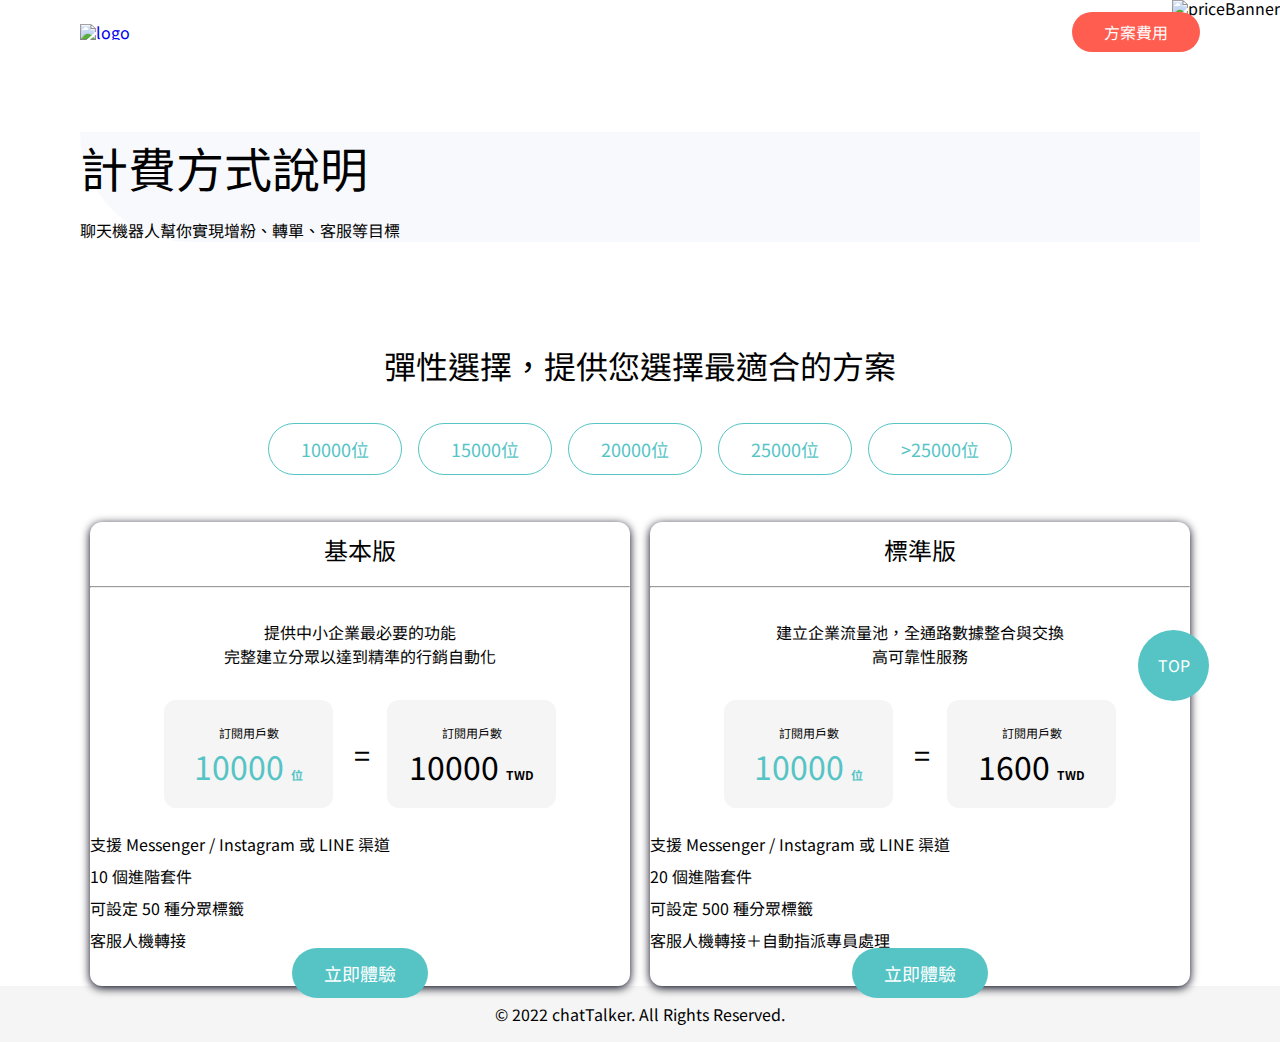
==== price.html @ a0591953 "price page update" ====
<!DOCTYPE html>
<html lang="en">
<head>
    <meta charset="UTF-8">
    <meta http-equiv="X-UA-Compatible" content="IE=edge">
    <meta name="viewport" content="width=device-width, initial-scale=1.0">
    <link rel="preconnect" href="https://fonts.googleapis.com"> 
<link rel="preconnect" href="https://fonts.gstatic.com" crossorigin> 
<link href="https://fonts.googleapis.com/css2?family=Noto+Sans+TC&display=swap" rel="stylesheet">
    <link rel="stylesheet" href="styles/main.css">
    <title>ChatTalker</title>
</head>
<body>
    <div class="toTopBtn fixedBtn" onclick="ToTop">TOP</div>
    <img src="img/banner.svg" alt="priceBanner" class="priceBannerImg">
    <div class="container">
        <header>
            <h1><a href="index.html"><img src="img/logo.png" alt="logo" class="logo"></a></h1>
            <div class="headerBtn">
            <a href="price.html" class="btnR fz16">方案費用</a>
            </div>
        </header>
        <main>
            <div class="priceBanner">
                <h2 class="priceBannerTitle fz48 lh70">計費方式說明</h2>
                <p class="priceBannerContent fz16 lh24">聊天機器人幫你實現增粉、轉單、客服等目標</p>

            </div>

            <div class="plan">
                <h2 class="planTitle fz32 lh46">彈性選擇，提供您選擇最適合的方案</h2>
                <ul class="planBtns">
                    <li><a href="#" class="planBtn btnW fz18 lh26">10000位</a></li>
                    <li><a href="#" class="planBtn btnW fz18 lh26">15000位</a></li>
                    <li><a href="#" class="planBtn btnW fz18 lh26">20000位</a></li>
                    <li><a href="#" class="planBtn btnW fz18 lh26">25000位</a></li>
                    <li><a href="#" class="planBtn btnW fz18 lh26">>25000位</a></li>
                </ul>
                    <ul class="planCards">
                        <li class="planCard">
                            <h2 class="planCardTitle fz24 lh35">基本版</h2>
                            <hr>
                            <p class="planCardContent fz16 lh24">提供中小企業最必要的功能<br>完整建立分眾以達到精準的行銷自動化</p>
                                <div class="planCardPrice">
                                    <div class="planCardPriceContent">
                                        <p class="planCardPriceContentTitle fz12 lh17">訂閱用戶數</p>
                                        <p class="planCardPriceContentNum fz32 lh35 fcG">10000
                                        <sub class="fz12 lh17 fw-bold fcG">位</sub></p>
                                    </div>
                                        <p class="planCardPriceContentEqual fz29 lh42">=</p>
                                    <div class="planCardPriceContent">
                                        <p class="planCardPriceContentTitle fz12 lh17">訂閱用戶數</p>
                                        <p class="planCardPriceContentNum fz32 lh35">10000
                                        <sub class="fz12 lh17 fw-bold">TWD</sub></p>
                                    </div>
                                </div>
                            <ul>
                                <li class="planCardFunciontList fz16 lh24">支援 Messenger / Instagram 或 LINE 渠道</li>
                                <li class="planCardFunciontList fz16 lh24">10 個進階套件</li>
                                <li class="planCardFunciontList fz16 lh24">可設定 50 種分眾標籤</li>
                                <li class="planCardFunciontList fz16 lh24">客服人機轉接</li>
                            </ul>
                            <a href="#" class="planCardBtn btnG fz18 lh26">立即體驗</a>
                        </li>

                        <li class="planCard">
                            <h2 class="planCardTitle fz24 lh35">標準版</h2>
                            <hr>
                            <p class="planCardContent fz16 lh24">建立企業流量池，全通路數據整合與交換<br>高可靠性服務</p>
                                <div class="planCardPrice">
                                    <div class="planCardPriceContent">
                                        <p class="planCardPriceContentTitle fz12 lh17">訂閱用戶數</p>
                                        <p class="planCardPriceContentNum fz32 lh35 fcG">10000
                                        <sub class="fz12 lh17 fw-bold fcG">位</sub></p>
                                    </div>
                                    <p class="planCardPriceContentEqual fz29 lh42">=</p>
                                    <div class="planCardPriceContent">
                                        <p class="planCardPriceContentTitle fz12 lh17">訂閱用戶數</p>
                                        <p class="planCardPriceContentNum fz32 lh35">1600
                                        <sub class="fz12 lh17 fw-bold">TWD</sub></p>
                                    </div>
                                </div>
                            <ul>
                                <li class="planCardFunciontList fz16 lh24">支援 Messenger / Instagram 或 LINE 渠道</li>
                                <li class="planCardFunciontList fz16 lh24">20 個進階套件</li>
                                <li class="planCardFunciontList fz16 lh24">可設定 500 種分眾標籤</li>
                                <li class="planCardFunciontList fz16 lh24">客服人機轉接＋自動指派專員處理</li>
                            </ul>
                            <a href="#" class="planCardBtn btnG fz18 lh26">立即體驗</a>
                        </li>
                    </ul>
                </div>
            

        </main> 
        </div>
    <footer>
        <p class="footerContent fz16 lh24">© 2022 chatTalker. All Rights Reserved.</p>
    </footer>
</body>
</html>
---- styles/main.css ----
/* http://meyerweb.com/eric/tools/css/reset/ 
   v2.0 | 20110126
   License: none (public domain)
*/
html, body, div, span, applet, object, iframe,
h1, h2, h3, h4, h5, h6, p, blockquote, pre,
a, abbr, acronym, address, big, cite, code,
del, dfn, em, img, ins, kbd, q, s, samp,
small, strike, strong, sub, sup, tt, var,
b, u, i, center,
dl, dt, dd, ol, ul, li,
fieldset, form, label, legend,
table, caption, tbody, tfoot, thead, tr, th, td,
article, aside, canvas, details, embed,
figure, figcaption, footer, header, hgroup,
menu, nav, output, ruby, section, summary,
time, mark, audio, video {
  margin: 0;
  padding: 0;
  border: 0;
  font-size: 100%;
  font: inherit;
  vertical-align: baseline;
}

/* HTML5 display-role reset for older browsers */
article, aside, details, figcaption, figure,
footer, header, hgroup, menu, nav, section {
  display: block;
}

body {
  line-height: 1;
}

ol, ul {
  list-style: none;
}

blockquote, q {
  quotes: none;
}

blockquote:before, blockquote:after,
q:before, q:after {
  content: '';
  content: none;
}

table {
  border-collapse: collapse;
  border-spacing: 0;
}

body {
  font-family: 'Noto Sans TC', sans-serif;
}

.fz12 {
  font-size: 12px;
}

.fz16 {
  font-size: 16px;
}

.fz18 {
  font-size: 18px;
}

.fz20 {
  font-size: 20px;
}

.fz24 {
  font-size: 24px;
}

.fz29 {
  font-size: 29px;
}

.fz32 {
  font-size: 32px;
}

.fz48 {
  font-size: 48px;
}

.fw-bold {
  font-weight: bold;
}

.lh17 {
  line-height: 17px;
}

.lh24 {
  line-height: 24px;
}

.lh26 {
  line-height: 26px;
}

.lh29 {
  line-height: 29px;
}

.lh35 {
  line-height: 35px;
}

.lh42 {
  line-height: 42px;
}

.lh46 {
  line-height: 46px;
}

.lh70 {
  line-height: 70px;
}

.fcG {
  color: #56C4C5;
}

.plantformCard {
  display: -webkit-box;
  display: -ms-flexbox;
  display: flex;
  -ms-flex-pack: distribute;
      justify-content: space-around;
  margin-top: 48px;
}

.plantformCard li {
  width: 23%;
  display: -webkit-box;
  display: -ms-flexbox;
  display: flex;
  -webkit-box-orient: vertical;
  -webkit-box-direction: normal;
      -ms-flex-direction: column;
          flex-direction: column;
  -webkit-box-align: center;
      -ms-flex-align: center;
          align-items: center;
}

.plantformCardImg {
  width: 90px;
}

.plantformCardTitle {
  margin: 24px 0px;
  color: #221E1F;
}

.plantformCardContent {
  width: 95%;
  text-align: center;
  line-height: 24px;
  color: #747474;
}

.cusmersCard {
  display: -webkit-box;
  display: -ms-flexbox;
  display: flex;
  -webkit-box-pack: justify;
      -ms-flex-pack: justify;
          justify-content: space-between;
}

.cusmersCard li {
  display: -webkit-box;
  display: -ms-flexbox;
  display: flex;
  -webkit-box-orient: vertical;
  -webkit-box-direction: normal;
      -ms-flex-direction: column;
          flex-direction: column;
  -webkit-box-align: center;
      -ms-flex-align: center;
          align-items: center;
  width: 24%;
  border-radius: 12px;
  -webkit-box-shadow: 0px 2px 10px #000014;
          box-shadow: 0px 2px 10px #000014;
  background-color: #fff;
}

.cusmersCardImg {
  width: 100%;
  border-top-left-radius: 12px;
  border-top-right-radius: 12px;
}

.cusmersCardTitle {
  color: #56C4C5;
  margin: 16px 0px;
}

.cusmersCardContent {
  color: #221E1F;
  padding-left: 16px;
  padding-right: 16px;
  margin-bottom: 48px;
  text-align: center;
}

.functionCard {
  display: -webkit-box;
  display: -ms-flexbox;
  display: flex;
  -ms-flex-wrap: wrap;
      flex-wrap: wrap;
}

.functionCard li {
  width: 41%;
  margin-bottom: 28px;
  margin-right: 47px;
  border-radius: 12px;
  -webkit-box-shadow: 0px 2px 10px #000014;
          box-shadow: 0px 2px 10px #000014;
  background-color: #fff;
}

.functionCardImg {
  width: 51px;
}

.functionCardImgBg {
  display: -webkit-box;
  display: -ms-flexbox;
  display: flex;
  -webkit-box-pack: center;
      -ms-flex-pack: center;
          justify-content: center;
  -webkit-box-align: center;
      -ms-flex-align: center;
          align-items: center;
  width: 86px;
  height: 86px;
  background-color: #fff;
  border-radius: 50%;
  -webkit-box-shadow: 0px 2px 10px #000014;
          box-shadow: 0px 2px 10px #000014;
  margin: 32px 0px 24px 32px;
}

.functionCardTitle {
  margin-left: 32px;
}

.functionCardContent {
  margin-top: 16px;
  margin-bottom: 48px;
  margin-left: 32px;
}

.proofCard {
  display: -webkit-box;
  display: -ms-flexbox;
  display: flex;
  -webkit-box-pack: justify;
      -ms-flex-pack: justify;
          justify-content: space-between;
  margin-top: 104px;
  margin-bottom: 134px;
}

.proofCard li {
  width: 32%;
  position: relative;
  border-radius: 12px;
  -webkit-box-shadow: 0px 2px 10px #000014;
          box-shadow: 0px 2px 10px #000014;
  background-color: #fff;
}

.proofCardImg {
  width: 80px;
  border-radius: 50%;
  position: absolute;
  top: -56px;
  left: 32px;
  -webkit-box-shadow: 0px 2px 10px #000014;
          box-shadow: 0px 2px 10px #000014;
}

.proofCardContent {
  margin: 48px 32px 24px 32px;
}

.proofCard hr {
  width: 90%;
}

.proofCardCompany {
  margin: 24px 0px 8px 32px;
}

.proofCardName {
  display: inline-block;
  margin: 0px 84px 24px 32px;
}

.proofCardStar {
  display: inline-block;
  vertical-align: middle;
}

.backgroundTop {
  max-width: auto;
  position: absolute;
  top: 0;
  right: 0;
  z-index: -1;
}

header {
  margin: 24px 0px;
  display: -webkit-box;
  display: -ms-flexbox;
  display: flex;
  -webkit-box-pack: justify;
      -ms-flex-pack: justify;
          justify-content: space-between;
  -webkit-box-align: center;
      -ms-flex-align: center;
          align-items: center;
}

.logo {
  width: 218px;
}

footer {
  background: #F5F5F5;
}

.footerContent {
  text-align: center;
  padding: 16px 0px;
}

.fixedBtn {
  position: fixed;
  top: 70%;
  right: 71px;
  z-index: 99;
  cursor: pointer;
}

.btnR {
  background-color: #FF5D50;
  color: #FFFFFF;
  padding: 8px 32px;
  border-radius: 22px;
  text-decoration: none;
}

.btnR:hover {
  border: 1px solid #FF5D50;
  background-color: #fff;
  color: #FF5D50;
}

.btnG {
  background-color: #56C4C5;
  color: #FFFFFF;
  padding: 12px 32px;
  border-radius: 27px;
  text-decoration: none;
}

.btnG:hover {
  border: 1px solid #56C4C5;
  background-color: #fff;
  color: #56C4C5;
}

.btnW {
  border: 1px solid #56C4C5;
  background-color: white;
  color: #56C4C5;
  padding: 12px 32px;
  border-radius: 27px;
  text-decoration: none;
}

.btnW:hover {
  color: white;
  background-color: #56C4C5;
}

.toTopBtn {
  width: 71px;
  height: 71px;
  border-radius: 50px;
  background-color: #56C4C5;
  color: white;
  text-align: center;
  line-height: 71px;
}

.toTopBtn:hover {
  border: 1px solid #56C4C5;
  background-color: #fff;
  color: #56C4C5;
}

* *::before *::after {
  -webkit-box-sizing: border-box;
          box-sizing: border-box;
}

body {
  background-color: #FFF;
  background-image: url(../img/ball01.svg), url(../img/ball02.svg), url(../img/ball03.svg);
  background-repeat: no-repeat;
  background-position: left -222px top 565px ,top 1694px right -100px ,top 2640px left 150px;
}

.container {
  max-width: 1120px;
  margin: 0 auto;
  padding: 0px 8px;
  position: relative;
}

.banner {
  width: 100%;
  display: -webkit-box;
  display: -ms-flexbox;
  display: flex;
  -webkit-box-align: center;
      -ms-flex-align: center;
          align-items: center;
}

.bannerContent {
  width: 49%;
}

.bannerImg {
  width: 49%;
}

.plantform {
  width: 100%;
  margin-top: 217px;
  position: relative;
}

.plantformTitle {
  text-align: center;
}

.cusmers {
  width: 100%;
  margin-top: 100px;
  margin-bottom: 100px;
  position: relative;
}

.cusmersTitle {
  color: #221E1F;
  text-align: center;
}

.cusmersContent {
  color: #221E1F;
  text-align: center;
  margin: 16px 0px 48px 0px;
}

.function {
  display: -webkit-box;
  display: -ms-flexbox;
  display: flex;
  -webkit-box-orient: horizontal;
  -webkit-box-direction: normal;
      -ms-flex-direction: row;
          flex-direction: row;
  -webkit-box-pack: center;
      -ms-flex-pack: center;
          justify-content: center;
}

.functionCards {
  width: 49%;
}

.functionContent {
  width: 49%;
}

.functionContentTitle {
  margin-top: 165px;
  margin-bottom: 16px;
  margin-left: 16%;
}

.functionContentContent {
  margin-bottom: 40px;
  margin-left: 16%;
}

.functionContentBtn {
  margin-left: 16%;
}

.proof {
  margin-top: 72px;
  position: relative;
}

.proofTitle {
  text-align: center;
}

.CTA {
  padding-bottom: 117px;
  position: relative;
}

.CTAContent {
  display: -webkit-box;
  display: -ms-flexbox;
  display: flex;
  -webkit-box-orient: vertical;
  -webkit-box-direction: normal;
      -ms-flex-direction: column;
          flex-direction: column;
  -webkit-box-pack: center;
      -ms-flex-pack: center;
          justify-content: center;
  -webkit-box-align: center;
      -ms-flex-align: center;
          align-items: center;
}

.CTABtn {
  margin-top: 36px;
}

.CTABg {
  width: 100%;
}

.CTABgSM {
  display: none;
}

.priceBanner {
  background-color: #F7F9FD;
  border-bottom-left-radius: 300px;
}

.priceBannerTitle {
  margin-top: 92px;
  margin-bottom: 16px;
}

.priceBannerImg {
  position: absolute;
  top: 0;
  right: 0;
}

.plan {
  text-align: center;
}

.planTitle {
  margin-top: 100px;
  margin-bottom: 48px;
}

.planBtns {
  display: -webkit-box;
  display: -ms-flexbox;
  display: flex;
  -webkit-box-pack: center;
      -ms-flex-pack: center;
          justify-content: center;
  margin-bottom: 60px;
}

.planBtn {
  margin: 0px 8px;
}

.planCards {
  display: -webkit-box;
  display: -ms-flexbox;
  display: flex;
  -webkit-box-pack: center;
      -ms-flex-pack: center;
          justify-content: center;
}

.planCard {
  width: 49%;
  margin: 0px 10px;
  border-radius: 12px;
  background-color: #fff;
  -webkit-box-shadow: 0px 2px 10px #000014;
          box-shadow: 0px 2px 10px #000014;
}

.planCardTitle {
  margin-top: 10px;
  margin-bottom: 19px;
}

.planCardContent {
  margin: 32px 0px;
}

.planCardPrice {
  display: -webkit-box;
  display: -ms-flexbox;
  display: flex;
  -webkit-box-pack: center;
      -ms-flex-pack: center;
          justify-content: center;
  margin-bottom: 24px;
}

.planCardPriceContent {
  width: 169px;
  height: 108px;
  background-color: #F5F5F5;
  border-radius: 12px;
}

.planCardPriceContentTitle {
  margin-top: 24px;
  margin-bottom: 8px;
}

.planCardPriceContentEqual {
  margin: 33px 17px 0px 21px;
}

.planCardFunciontList {
  margin: 8px 0px;
  text-align: left;
}

@media (max-width: 375px) {
  body {
    background-size: 35% ,44% ,153px;
    background-position: left -77px top 743px ,top 3067px right -47px ,top 4827px left -76px;
  }
  .container {
    padding: 0px 20px;
  }
  .fixedBtn {
    top: 70%;
    right: 16px;
  }
  .backgroundTop {
    display: none;
  }
  .backgroundBall02 {
    width: 135px;
    position: absolute;
    right: 47px;
    z-index: -1;
  }
  .banner {
    -ms-flex-wrap: wrap;
        flex-wrap: wrap;
  }
  .bannerContent {
    width: 100%;
    text-align: center;
  }
  .bannerContentUpTitle {
    font-size: 16px;
    line-height: 24px;
  }
  .bannerContentMainTitle {
    font-size: 32px;
    line-height: 46px;
  }
  .bannerContentContent {
    font-size: 16px;
    line-height: 24px;
  }
  .bannerImg {
    width: 100%;
    background-image: url(../img/bg_home_sm.svg);
    background-repeat: no-repeat;
    background-size: 334px 244px;
    background-position-y: 90px;
  }
  .bannerImgSM {
    display: inline;
  }
  .logo {
    width: 130px;
  }
  .plantform {
    margin-top: 99px;
  }
  .plantformTitle {
    font-size: 28px;
    line-height: 40px;
  }
  .plantformCard {
    -ms-flex-wrap: wrap;
        flex-wrap: wrap;
  }
  .plantformCard li {
    width: 60%;
    margin-bottom: 24px;
  }
  .plantformCardImg {
    width: 60px;
  }
  .plantformCardTitle {
    font-size: 18px;
    line-height: 26px;
    margin: 16px 0px;
  }
  .plantformCardContent {
    width: 95%;
    text-align: center;
    color: #747474;
  }
  .cusmers {
    margin-top: 60px;
  }
  .cusmersTitle {
    font-size: 28px;
    line-height: 40px;
  }
  .cusmersContent {
    font-size: 18px;
    list-style: 26px;
    margin-bottom: 32px;
  }
  .cusmersCard {
    -ms-flex-wrap: wrap;
        flex-wrap: wrap;
    -webkit-box-pack: center;
        -ms-flex-pack: center;
            justify-content: center;
  }
  .cusmersCard li {
    width: 70%;
    margin-bottom: 24px;
  }
  .function {
    margin-top: 36px;
    display: -webkit-box;
    display: -ms-flexbox;
    display: flex;
    -webkit-box-orient: vertical;
    -webkit-box-direction: reverse;
        -ms-flex-direction: column-reverse;
            flex-direction: column-reverse;
    -ms-flex-wrap: wrap;
        flex-wrap: wrap;
    -webkit-box-align: center;
        -ms-flex-align: center;
            align-items: center;
  }
  .functionCards {
    width: 62%;
  }
  .functionContent {
    width: 90%;
    margin: 0;
  }
  .functionContent {
    text-align: center;
  }
  .functionContentTitle {
    margin-top: 0px;
    margin-left: 0px;
    font-size: 28px;
    line-height: 40px;
  }
  .functionContentContent {
    margin-bottom: 28px;
    margin-left: 0px;
    font-size: 16px;
    line-height: 24px;
  }
  .functionContentBtn {
    margin-left: 0px;
  }
  .functionCard {
    display: -webkit-box;
    display: -ms-flexbox;
    display: flex;
    -ms-flex-wrap: wrap;
        flex-wrap: wrap;
    margin-top: 44px;
  }
  .functionCard li {
    width: 100%;
    margin-bottom: 24px;
    margin-right: 0px;
  }
  .proof {
    margin-top: 62px;
  }
  .proofTitle {
    font-size: 28px;
    line-height: 40px;
  }
  .proofCard {
    display: -webkit-box;
    display: -ms-flexbox;
    display: flex;
    -webkit-box-pack: center;
        -ms-flex-pack: center;
            justify-content: center;
    margin-top: 88px;
    margin-bottom: 94px;
  }
  .proofCard li {
    width: 90%;
  }
  .proofCard li:nth-child(n+2) {
    display: none;
  }
  .proofCardContent {
    margin: 48px 17px 16px 16px;
  }
  .proofCardCompany {
    margin: 16px 0px 8px 16px;
  }
  .proofCardName {
    margin: 0px 77px 16px 16px;
  }
  .proofCardStar {
    display: inline-block;
    vertical-align: middle;
  }
  .CTABg {
    display: none;
  }
  .CTABgSM {
    display: block;
    width: 100%;
  }
  .CTAWords {
    font-size: 24px;
    line-height: 35px;
  }
  .footerContent {
    padding: 16px;
  }
}
/*# sourceMappingURL=main.css.map */
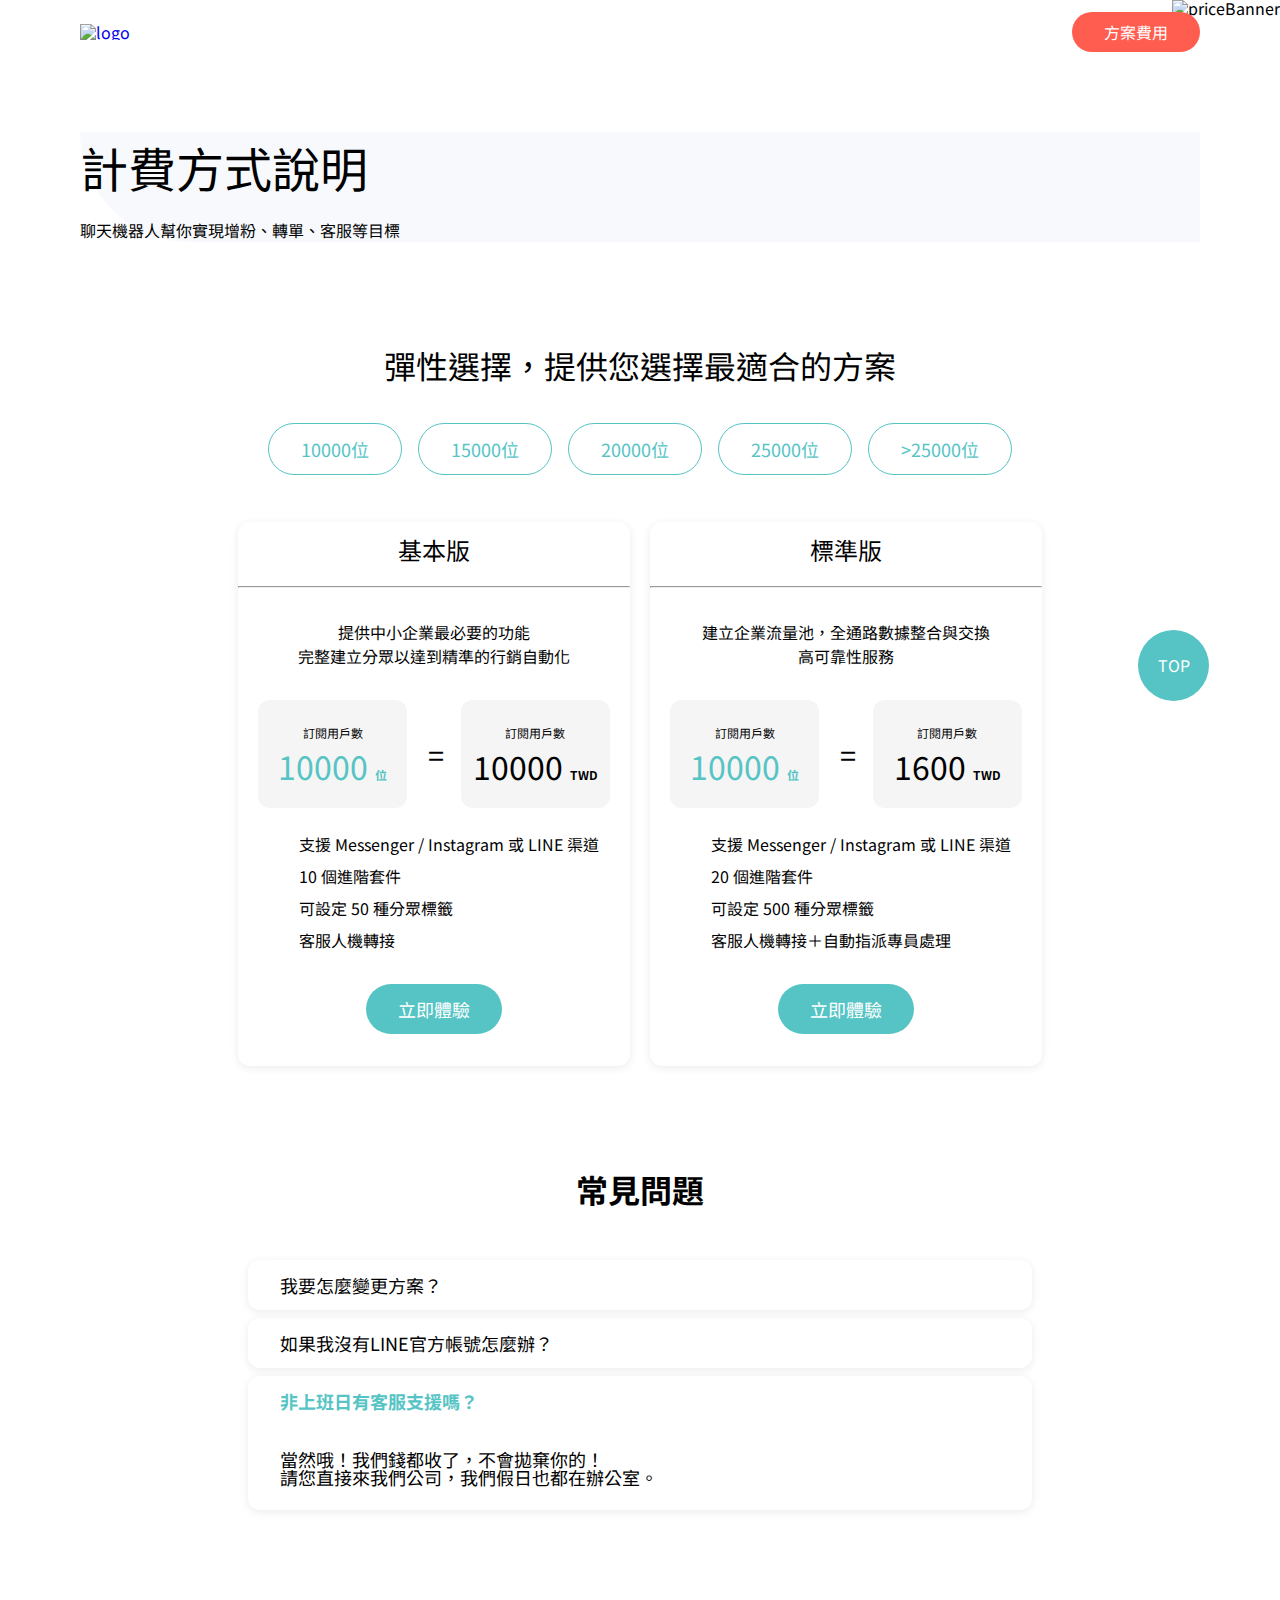
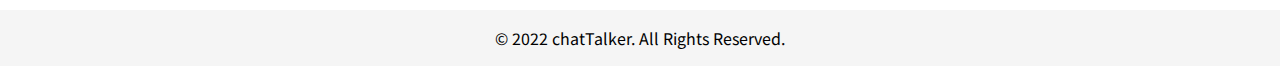
==== commit 5532b8be: "price page  QA finshed" ====
--- a/price.html
+++ b/price.html
@@ -91,6 +91,23 @@
                     </ul>
                 </div>
             
+                <div class="QA">
+                    <h2 class="QATitle fz32 lh46 fw-bold">常見問題</h2>
+                    <ul class="QAList">
+                        <li>
+                            <h3 class="QAListTitle QAListTitleClose fz18 lh28">我要怎麼變更方案？</h3>
+                            <p class="QAListContentClose fz18 lh28"></p>
+                        </li>
+                        <li>
+                            <h3 class="QAListTitle QAListTitleClose fz18 lh28">如果我沒有LINE官方帳號怎麼辦？</h3>
+                            <p class="QAListContentClose fz18 lh28"></p>
+                        </li>
+                        <li>
+                            <h3 class="QAListTitle QAListTitleOpen fz18 lh28 fcG fw-bold">非上班日有客服支援嗎？</h3>
+                            <p class="QAListContentOpen fz18 lh28">當然哦！我們錢都收了，不會拋棄你的！<br>請您直接來我們公司，我們假日也都在辦公室。</p>
+                        </li>
+                    </ul>
+                </div>
 
         </main> 
         </div>
--- a/styles/main.css
+++ b/styles/main.css
@@ -189,8 +189,8 @@
           align-items: center;
   width: 24%;
   border-radius: 12px;
-  -webkit-box-shadow: 0px 2px 10px #000014;
-          box-shadow: 0px 2px 10px #000014;
+  -webkit-box-shadow: 0px 2px 10px #00000014;
+          box-shadow: 0px 2px 10px #00000014;
   background-color: #fff;
 }
 
@@ -226,8 +226,8 @@
   margin-bottom: 28px;
   margin-right: 47px;
   border-radius: 12px;
-  -webkit-box-shadow: 0px 2px 10px #000014;
-          box-shadow: 0px 2px 10px #000014;
+  -webkit-box-shadow: 0px 2px 10px #00000014;
+          box-shadow: 0px 2px 10px #00000014;
   background-color: #fff;
 }
 
@@ -249,8 +249,8 @@
   height: 86px;
   background-color: #fff;
   border-radius: 50%;
-  -webkit-box-shadow: 0px 2px 10px #000014;
-          box-shadow: 0px 2px 10px #000014;
+  -webkit-box-shadow: 0px 2px 10px #00000014;
+          box-shadow: 0px 2px 10px #00000014;
   margin: 32px 0px 24px 32px;
 }
 
@@ -279,8 +279,8 @@
   width: 32%;
   position: relative;
   border-radius: 12px;
-  -webkit-box-shadow: 0px 2px 10px #000014;
-          box-shadow: 0px 2px 10px #000014;
+  -webkit-box-shadow: 0px 2px 10px #00000014;
+          box-shadow: 0px 2px 10px #00000014;
   background-color: #fff;
 }
 
@@ -290,8 +290,8 @@
   position: absolute;
   top: -56px;
   left: 32px;
-  -webkit-box-shadow: 0px 2px 10px #000014;
-          box-shadow: 0px 2px 10px #000014;
+  -webkit-box-shadow: 0px 2px 10px #00000014;
+          box-shadow: 0px 2px 10px #00000014;
 }
 
 .proofCardContent {
@@ -608,12 +608,14 @@
 }
 
 .planCard {
-  width: 49%;
+  width: 35%;
   margin: 0px 10px;
+  padding-bottom: 44px;
+  margin-bottom: 100px;
   border-radius: 12px;
   background-color: #fff;
-  -webkit-box-shadow: 0px 2px 10px #000014;
-          box-shadow: 0px 2px 10px #000014;
+  -webkit-box-shadow: 0px 2px 10px #00000014;
+          box-shadow: 0px 2px 10px #00000014;
 }
 
 .planCardTitle {
@@ -636,7 +638,7 @@
 }
 
 .planCardPriceContent {
-  width: 169px;
+  width: 38%;
   height: 108px;
   background-color: #F5F5F5;
   border-radius: 12px;
@@ -651,9 +653,77 @@
   margin: 33px 17px 0px 21px;
 }
 
+.planCard ul {
+  margin-bottom: 44px;
+}
+
 .planCardFunciontList {
   margin: 8px 0px;
   text-align: left;
+}
+
+.planCardFunciontList::before {
+  content: '';
+  background: url("../img/icon_check.svg");
+  width: 19px;
+  height: 16px;
+  margin-left: 29px;
+  margin-right: 13px;
+  display: inline-block;
+}
+
+.QA {
+  padding: 0 15%;
+  margin-bottom: 100px;
+}
+
+.QATitle {
+  margin-bottom: 48px;
+  text-align: center;
+}
+
+.QAList li {
+  -webkit-box-shadow: 0px 2px 10px #00000014;
+          box-shadow: 0px 2px 10px #00000014;
+  border-radius: 12px;
+}
+
+.QAListTitle {
+  padding: 16px 0px 16px 32px;
+  margin: 8px 0px;
+  position: relative;
+  cursor: pointer;
+}
+
+.QAListTitleClose::after {
+  content: '';
+  background-image: url(../img/icon_plus.svg);
+  background-repeat: no-repeat;
+  width: 20px;
+  height: 20px;
+  display: inline-block;
+  position: absolute;
+  right: 32px;
+}
+
+.QAListTitleOpen::after {
+  content: '';
+  background-image: url(../img/icon_minus.svg);
+  background-repeat: no-repeat;
+  width: 20px;
+  height: 20px;
+  vertical-align: baseline;
+  display: inline-block;
+  position: absolute;
+  right: 32px;
+}
+
+.QAListContentOpen {
+  padding: 16px 0px 24px 32px;
+}
+
+.QAListContentClose {
+  display: none;
 }
 
 @media (max-width: 375px) {
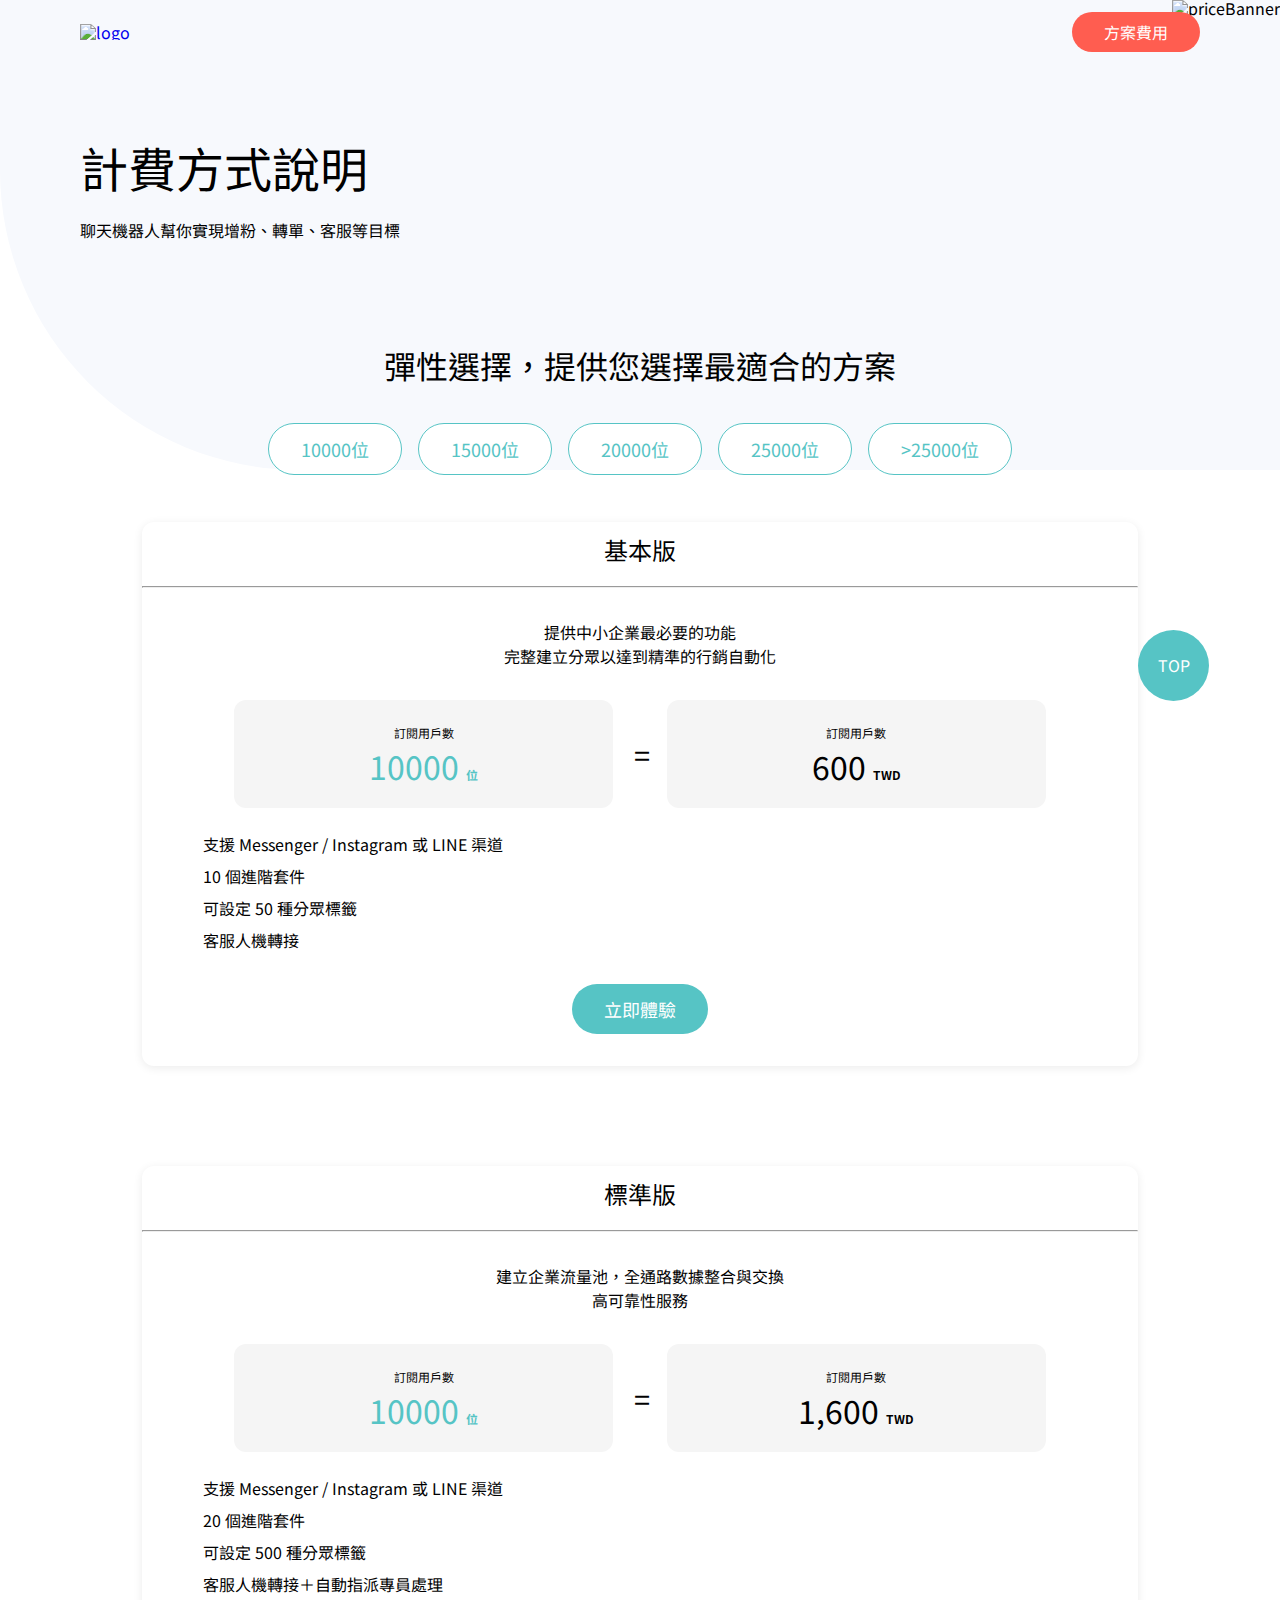
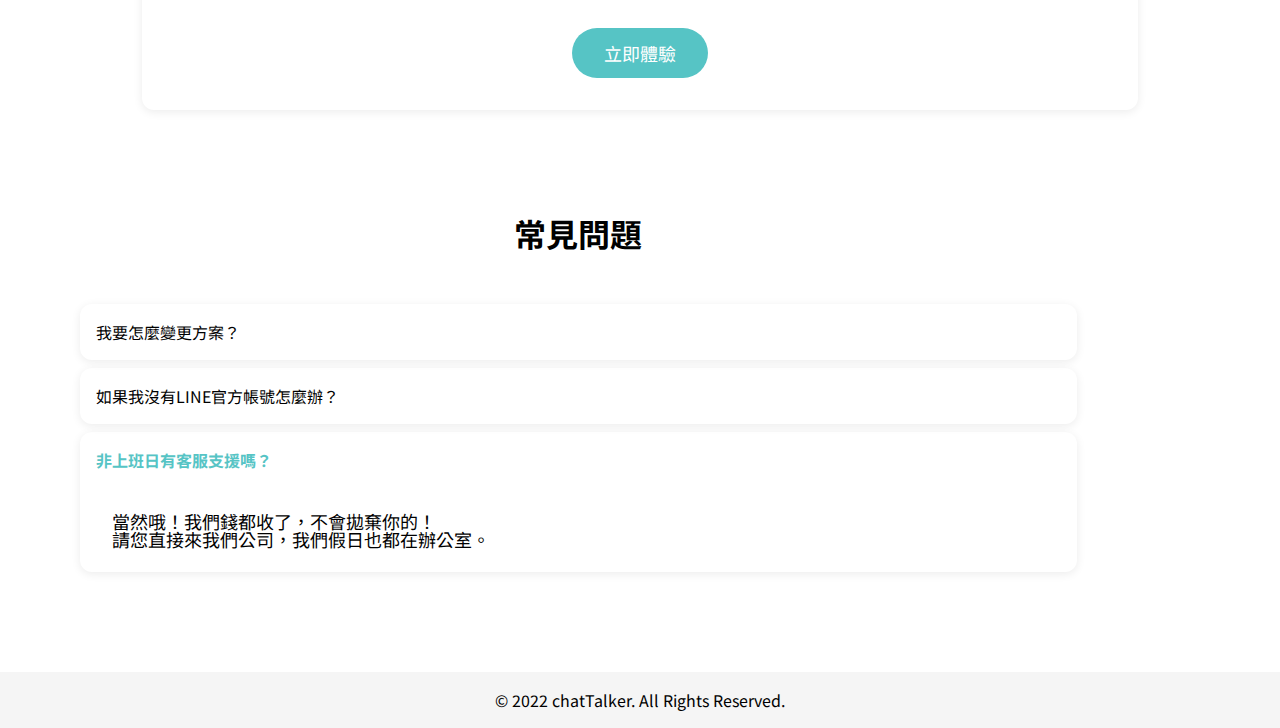
==== commit 17a94976: "price banner mb  finshed" ====
--- a/price.html
+++ b/price.html
@@ -8,11 +8,12 @@
 <link rel="preconnect" href="https://fonts.gstatic.com" crossorigin> 
 <link href="https://fonts.googleapis.com/css2?family=Noto+Sans+TC&display=swap" rel="stylesheet">
     <link rel="stylesheet" href="styles/main.css">
-    <title>ChatTalker</title>
+    <title>ChatTalker-Pricing</title>
 </head>
 <body>
     <div class="toTopBtn fixedBtn" onclick="ToTop">TOP</div>
     <img src="img/banner.svg" alt="priceBanner" class="priceBannerImg">
+    <div class="backgroundPriceBanner"></div>
     <div class="container">
         <header>
             <h1><a href="index.html"><img src="img/logo.png" alt="logo" class="logo"></a></h1>
@@ -21,6 +22,7 @@
             </div>
         </header>
         <main>
+            <img src="img/banner_sm.svg" alt="priceBanner" class="priceBannerImgMobile">
             <div class="priceBanner">
                 <h2 class="priceBannerTitle fz48 lh70">計費方式說明</h2>
                 <p class="priceBannerContent fz16 lh24">聊天機器人幫你實現增粉、轉單、客服等目標</p>
@@ -50,7 +52,7 @@
                                         <p class="planCardPriceContentEqual fz29 lh42">=</p>
                                     <div class="planCardPriceContent">
                                         <p class="planCardPriceContentTitle fz12 lh17">訂閱用戶數</p>
-                                        <p class="planCardPriceContentNum fz32 lh35">10000
+                                        <p class="planCardPriceContentNum fz32 lh35">600
                                         <sub class="fz12 lh17 fw-bold">TWD</sub></p>
                                     </div>
                                 </div>
@@ -76,7 +78,7 @@
                                     <p class="planCardPriceContentEqual fz29 lh42">=</p>
                                     <div class="planCardPriceContent">
                                         <p class="planCardPriceContentTitle fz12 lh17">訂閱用戶數</p>
-                                        <p class="planCardPriceContentNum fz32 lh35">1600
+                                        <p class="planCardPriceContentNum fz32 lh35">1,600
                                         <sub class="fz12 lh17 fw-bold">TWD</sub></p>
                                     </div>
                                 </div>
--- a/styles/main.css
+++ b/styles/main.css
@@ -316,12 +316,88 @@
   vertical-align: middle;
 }
 
+.planCard {
+  width: 35%;
+  margin: 0px 10px;
+  padding-bottom: 44px;
+  margin-bottom: 100px;
+  border-radius: 12px;
+  background-color: #fff;
+  -webkit-box-shadow: 0px 2px 10px #00000014;
+          box-shadow: 0px 2px 10px #00000014;
+}
+
+.planCardTitle {
+  margin-top: 10px;
+  margin-bottom: 19px;
+}
+
+.planCardContent {
+  margin: 32px 0px;
+}
+
+.planCardPrice {
+  display: -webkit-box;
+  display: -ms-flexbox;
+  display: flex;
+  -webkit-box-pack: center;
+      -ms-flex-pack: center;
+          justify-content: center;
+  margin-bottom: 24px;
+}
+
+.planCardPriceContent {
+  width: 38%;
+  height: 108px;
+  background-color: #F5F5F5;
+  border-radius: 12px;
+}
+
+.planCardPriceContentTitle {
+  margin-top: 24px;
+  margin-bottom: 8px;
+}
+
+.planCardPriceContentEqual {
+  margin: 33px 17px 0px 21px;
+}
+
+.planCard ul {
+  margin-bottom: 44px;
+}
+
+.planCardFunciontList {
+  margin: 8px 0px;
+  text-align: left;
+}
+
+.planCardFunciontList::before {
+  content: '';
+  background: url("../img/icon_check.svg");
+  width: 19px;
+  height: 16px;
+  margin-left: 29px;
+  margin-right: 13px;
+  display: inline-block;
+}
+
 .backgroundTop {
   max-width: auto;
   position: absolute;
   top: 0;
   right: 0;
   z-index: -1;
+}
+
+.backgroundPriceBanner {
+  width: 100%;
+  height: 470px;
+  background-color: #F7F9FD;
+  border-bottom-left-radius: 300px;
+  position: absolute;
+  top: 0;
+  left: 0;
+  z-index: -2;
 }
 
 header {
@@ -559,11 +635,6 @@
   display: none;
 }
 
-.priceBanner {
-  background-color: #F7F9FD;
-  border-bottom-left-radius: 300px;
-}
-
 .priceBannerTitle {
   margin-top: 92px;
   margin-bottom: 16px;
@@ -575,6 +646,10 @@
   right: 0;
 }
 
+.priceBannerImgMobile {
+  display: none;
+}
+
 .plan {
   text-align: center;
 }
@@ -605,71 +680,6 @@
   -webkit-box-pack: center;
       -ms-flex-pack: center;
           justify-content: center;
-}
-
-.planCard {
-  width: 35%;
-  margin: 0px 10px;
-  padding-bottom: 44px;
-  margin-bottom: 100px;
-  border-radius: 12px;
-  background-color: #fff;
-  -webkit-box-shadow: 0px 2px 10px #00000014;
-          box-shadow: 0px 2px 10px #00000014;
-}
-
-.planCardTitle {
-  margin-top: 10px;
-  margin-bottom: 19px;
-}
-
-.planCardContent {
-  margin: 32px 0px;
-}
-
-.planCardPrice {
-  display: -webkit-box;
-  display: -ms-flexbox;
-  display: flex;
-  -webkit-box-pack: center;
-      -ms-flex-pack: center;
-          justify-content: center;
-  margin-bottom: 24px;
-}
-
-.planCardPriceContent {
-  width: 38%;
-  height: 108px;
-  background-color: #F5F5F5;
-  border-radius: 12px;
-}
-
-.planCardPriceContentTitle {
-  margin-top: 24px;
-  margin-bottom: 8px;
-}
-
-.planCardPriceContentEqual {
-  margin: 33px 17px 0px 21px;
-}
-
-.planCard ul {
-  margin-bottom: 44px;
-}
-
-.planCardFunciontList {
-  margin: 8px 0px;
-  text-align: left;
-}
-
-.planCardFunciontList::before {
-  content: '';
-  background: url("../img/icon_check.svg");
-  width: 19px;
-  height: 16px;
-  margin-left: 29px;
-  margin-right: 13px;
-  display: inline-block;
 }
 
 .QA {
@@ -934,5 +944,115 @@
   .footerContent {
     padding: 16px;
   }
+  .backgroundPriceBanner, .priceBannerImg {
+    display: none;
+  }
+  .priceBannerTitle {
+    font-size: 32px;
+    line-height: 46px;
+  }
+  .priceBannerImgMobile {
+    display: block;
+    background-color: #F7F9FD;
+    border-bottom-left-radius: 180px;
+    position: absolute;
+    top: 48px;
+    left: 0;
+    width: 100%;
+    z-index: -1;
+  }
+  .plan {
+    text-align: center;
+  }
+  .planTitle {
+    margin-top: 60px;
+    margin-bottom: 24px;
+  }
+  .planBtns {
+    -ms-flex-wrap: wrap;
+        flex-wrap: wrap;
+    -webkit-box-pack: center;
+        -ms-flex-pack: center;
+            justify-content: center;
+  }
+  .planBtn {
+    margin: 0px 3px;
+  }
+  .planCard {
+    width: 90%;
+    margin-bottom: 24px;
+  }
+  .planCardFunciontList {
+    font-size: 14px;
+    line-height: 20px;
+  }
+  .planCardPrice {
+    margin-bottom: 27px;
+  }
+  .planCardPriceContent {
+    width: 41%;
+    height: 89px;
+    background-color: #F5F5F5;
+    border-radius: 12px;
+  }
+  .planCardPriceContentNum {
+    font-size: 28px;
+    font-weight: normal;
+  }
+  .planCardPriceContentTitle {
+    margin-top: 16px;
+    margin-bottom: 8px;
+  }
+  .planCardPriceContentEqual {
+    margin: 33px 6px 0px 6px;
+  }
+  .planTitle {
+    margin-top: 421px;
+    margin-bottom: 24px;
+  }
+  .plan ul {
+    margin-bottom: 35px;
+  }
+}
+
+.planCards {
+  -ms-flex-wrap: wrap;
+      flex-wrap: wrap;
+}
+
+.planCard {
+  width: 89%;
+}
+
+.planCardFunctionList {
+  font-size: 14px;
+  line-height: 20px;
+}
+
+.QA {
+  width: 89%;
+  padding: 0;
+}
+
+.QAListTitle {
+  font-size: 16px;
+  line-height: 24px;
+  padding-left: 16px;
+}
+
+.QAListTitleClose::after {
+  width: 17px;
+  height: 17px;
+  right: 16px;
+}
+
+.QAListTitleOpen::after {
+  width: 17px;
+  height: 17px;
+  right: 16px;
+}
+
+.QA .btnW {
+  padding: 8px 16px;
 }
 /*# sourceMappingURL=main.css.map */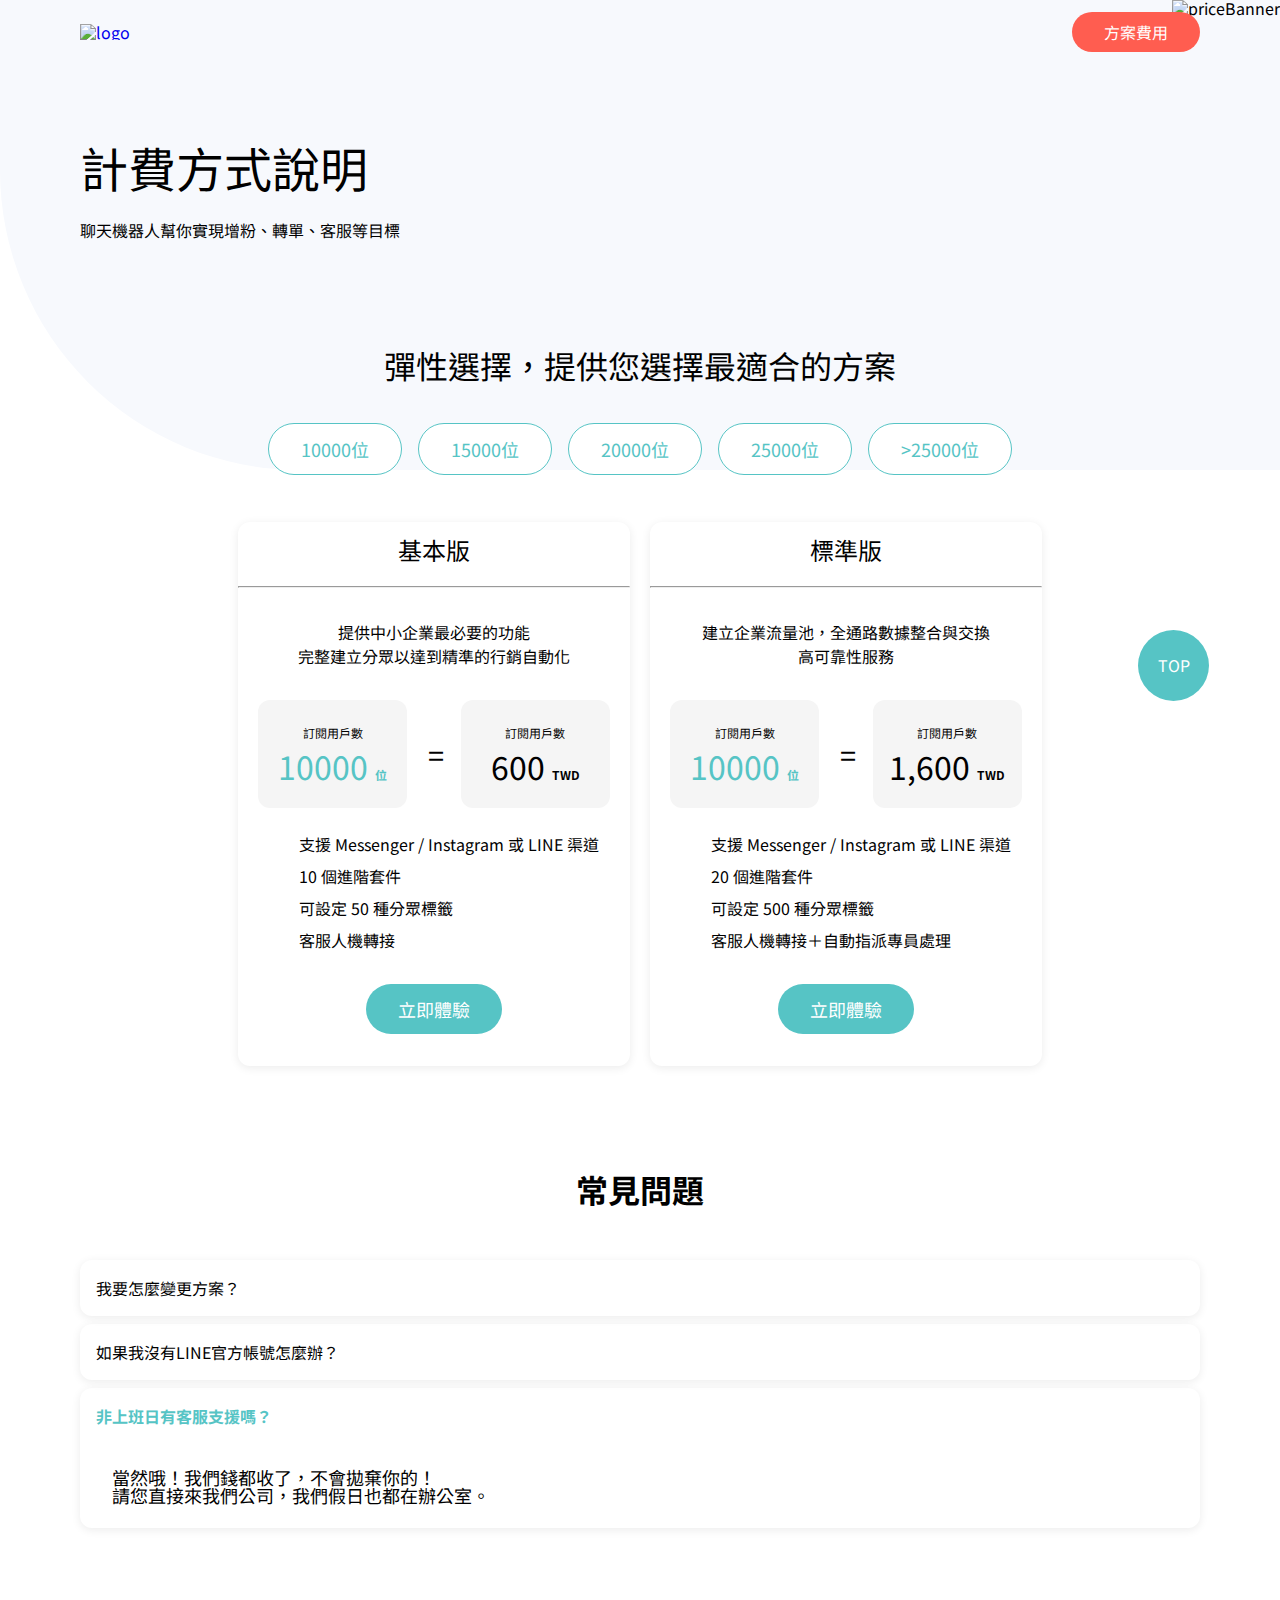
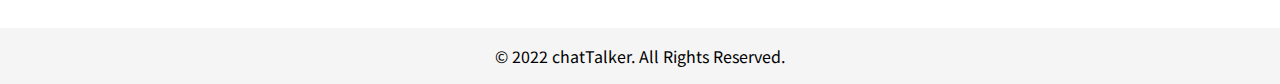
==== commit 1b280651: "fix buttom" ====
--- a/price.html
+++ b/price.html
@@ -23,13 +23,13 @@
         </header>
         <main>
             <img src="img/banner_sm.svg" alt="priceBanner" class="priceBannerImgMobile">
-            <div class="priceBanner">
+            <section class="priceBanner">
                 <h2 class="priceBannerTitle fz48 lh70">計費方式說明</h2>
                 <p class="priceBannerContent fz16 lh24">聊天機器人幫你實現增粉、轉單、客服等目標</p>
 
-            </div>
+            </section>
 
-            <div class="plan">
+            <section class="plan">
                 <h2 class="planTitle fz32 lh46">彈性選擇，提供您選擇最適合的方案</h2>
                 <ul class="planBtns">
                     <li><a href="#" class="planBtn btnW fz18 lh26">10000位</a></li>
@@ -91,9 +91,9 @@
                             <a href="#" class="planCardBtn btnG fz18 lh26">立即體驗</a>
                         </li>
                     </ul>
-                </div>
+            </section>
             
-                <div class="QA">
+                <section class="QA">
                     <h2 class="QATitle fz32 lh46 fw-bold">常見問題</h2>
                     <ul class="QAList">
                         <li>
@@ -109,7 +109,7 @@
                             <p class="QAListContentOpen fz18 lh28">當然哦！我們錢都收了，不會拋棄你的！<br>請您直接來我們公司，我們假日也都在辦公室。</p>
                         </li>
                     </ul>
-                </div>
+                </section>
 
         </main> 
         </div>
--- a/styles/main.css
+++ b/styles/main.css
@@ -705,6 +705,10 @@
   cursor: pointer;
 }
 
+.QAListTitle:hover {
+  color: #56C4C5;
+}
+
 .QAListTitleClose::after {
   content: '';
   background-image: url(../img/icon_plus.svg);
@@ -736,7 +740,20 @@
   display: none;
 }
 
-@media (max-width: 375px) {
+@media (max-width: 700px) {
+  .planBtns {
+    -ms-flex-wrap: wrap;
+        flex-wrap: wrap;
+    -webkit-box-pack: center;
+        -ms-flex-pack: center;
+            justify-content: center;
+  }
+  .planBtns li {
+    margin: 20px 0px;
+  }
+}
+
+@media (max-width: 550px) {
   body {
     background-size: 35% ,44% ,153px;
     background-position: left -77px top 743px ,top 3067px right -47px ,top 4827px left -76px;
@@ -944,6 +961,9 @@
   .footerContent {
     padding: 16px;
   }
+  .btnW {
+    padding: 8px 16px;
+  }
   .backgroundPriceBanner, .priceBannerImg {
     display: none;
   }
@@ -961,30 +981,33 @@
     width: 100%;
     z-index: -1;
   }
-  .plan {
-    text-align: center;
+  .planCards {
+    -ms-flex-wrap: wrap;
+        flex-wrap: wrap;
+    -webkit-box-pack: start;
+        -ms-flex-pack: start;
+            justify-content: flex-start;
   }
   .planTitle {
     margin-top: 60px;
     margin-bottom: 24px;
-  }
-  .planBtns {
-    -ms-flex-wrap: wrap;
-        flex-wrap: wrap;
-    -webkit-box-pack: center;
-        -ms-flex-pack: center;
-            justify-content: center;
+    font-size: 32px;
+    line-height: 40px;
   }
   .planBtn {
     margin: 0px 3px;
   }
   .planCard {
-    width: 90%;
+    width: 100%;
     margin-bottom: 24px;
   }
   .planCardFunciontList {
     font-size: 14px;
     line-height: 20px;
+  }
+  .planCardFunciontList::before {
+    margin-left: 16px;
+    margin-right: 14px;
   }
   .planCardPrice {
     margin-bottom: 27px;
@@ -1015,22 +1038,8 @@
   }
 }
 
-.planCards {
-  -ms-flex-wrap: wrap;
-      flex-wrap: wrap;
-}
-
-.planCard {
-  width: 89%;
-}
-
-.planCardFunctionList {
-  font-size: 14px;
-  line-height: 20px;
-}
-
 .QA {
-  width: 89%;
+  width: 100%;
   padding: 0;
 }
 
@@ -1051,8 +1060,4 @@
   height: 17px;
   right: 16px;
 }
-
-.QA .btnW {
-  padding: 8px 16px;
-}
 /*# sourceMappingURL=main.css.map */